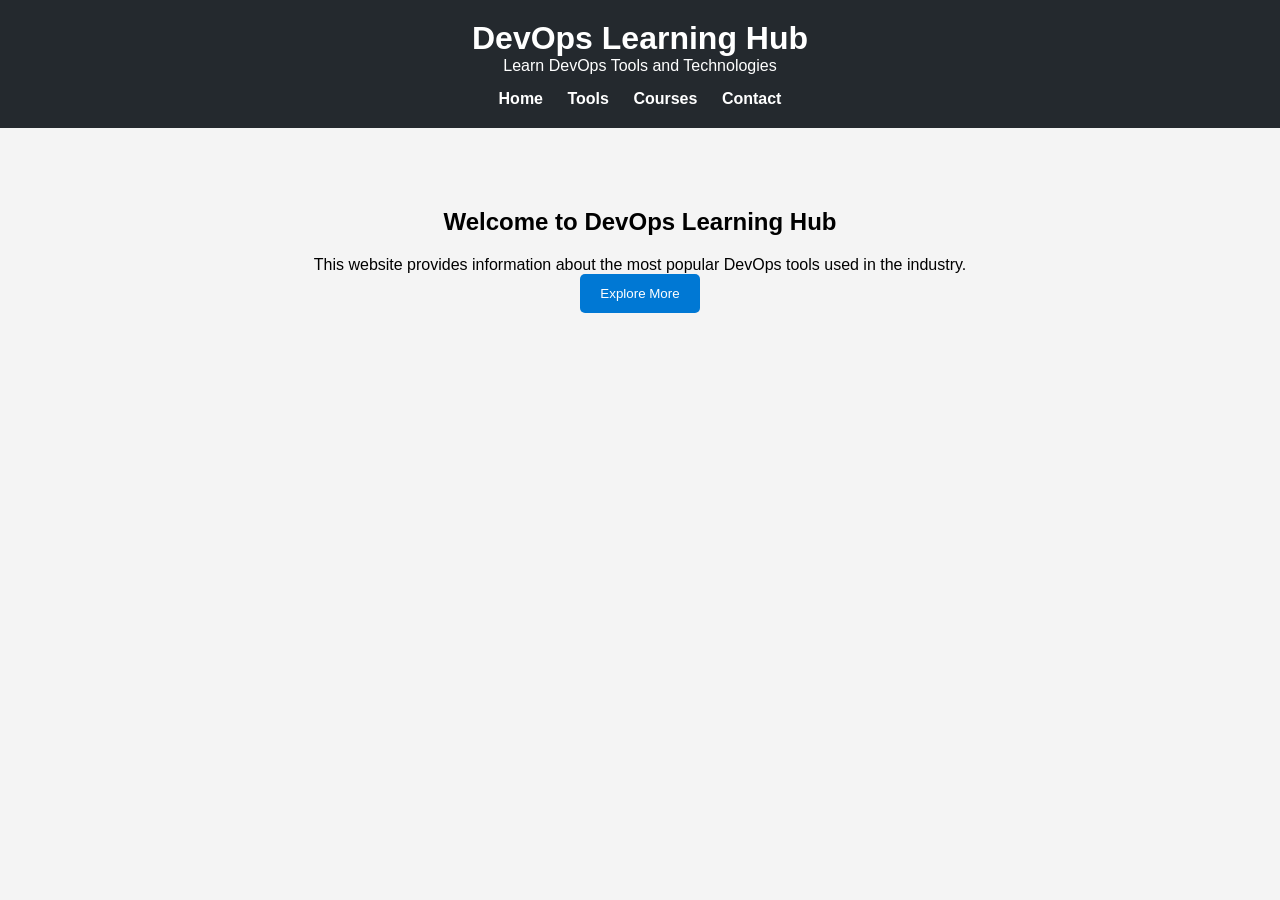
==== index.html @ 00c9b46f "Intial commit" ====
<!DOCTYPE html>
<html lang="en">
<head>
    <meta charset="UTF-8">
    <meta name="viewport" content="width=device-width, initial-scale=1.0">
    <title>DevOps Learning Hub</title>
    <link rel="stylesheet" href="css/style.css">
</head>
<body>

    <header>
        <h1>DevOps Learning Hub</h1>
        <p>Learn DevOps Tools and Technologies</p>

        <nav>
            <a href="index.html">Home</a>
            <a href="tools.html">Tools</a>
            <a href="courses.html">Courses</a>
            <a href="contact.html">Contact</a>
        </nav>
    </header>

    <section class="hero">
        <h2>Welcome to DevOps Learning Hub</h2>
        <p>
            This website provides information about the most popular
            DevOps tools used in the industry.
        </p>

        <button onclick="showMessage()">
            Explore More
        </button>
    </section>

    <script src="js/script.js"></script>

</body>
</html>
---- css/style.css ----
* {
    margin: 0;
    padding: 0;
    box-sizing: border-box;
}

body {
    font-family: Arial, sans-serif;
    background-color: #f4f4f4;
}

header {
    background-color: #24292e;
    color: white;
    text-align: center;
    padding: 20px;
}

nav {
    margin-top: 15px;
}

nav a {
    text-decoration: none;
    color: white;
    margin: 10px;
    font-weight: bold;
}

.hero {
    text-align: center;
    padding: 80px 20px;
}

.hero h2 {
    margin-bottom: 20px;
}

button {
    background-color: #0078d4;
    color: white;
    border: none;
    padding: 12px 20px;
    cursor: pointer;
    border-radius: 5px;
}

button:hover {
    background-color: #0056b3;
}
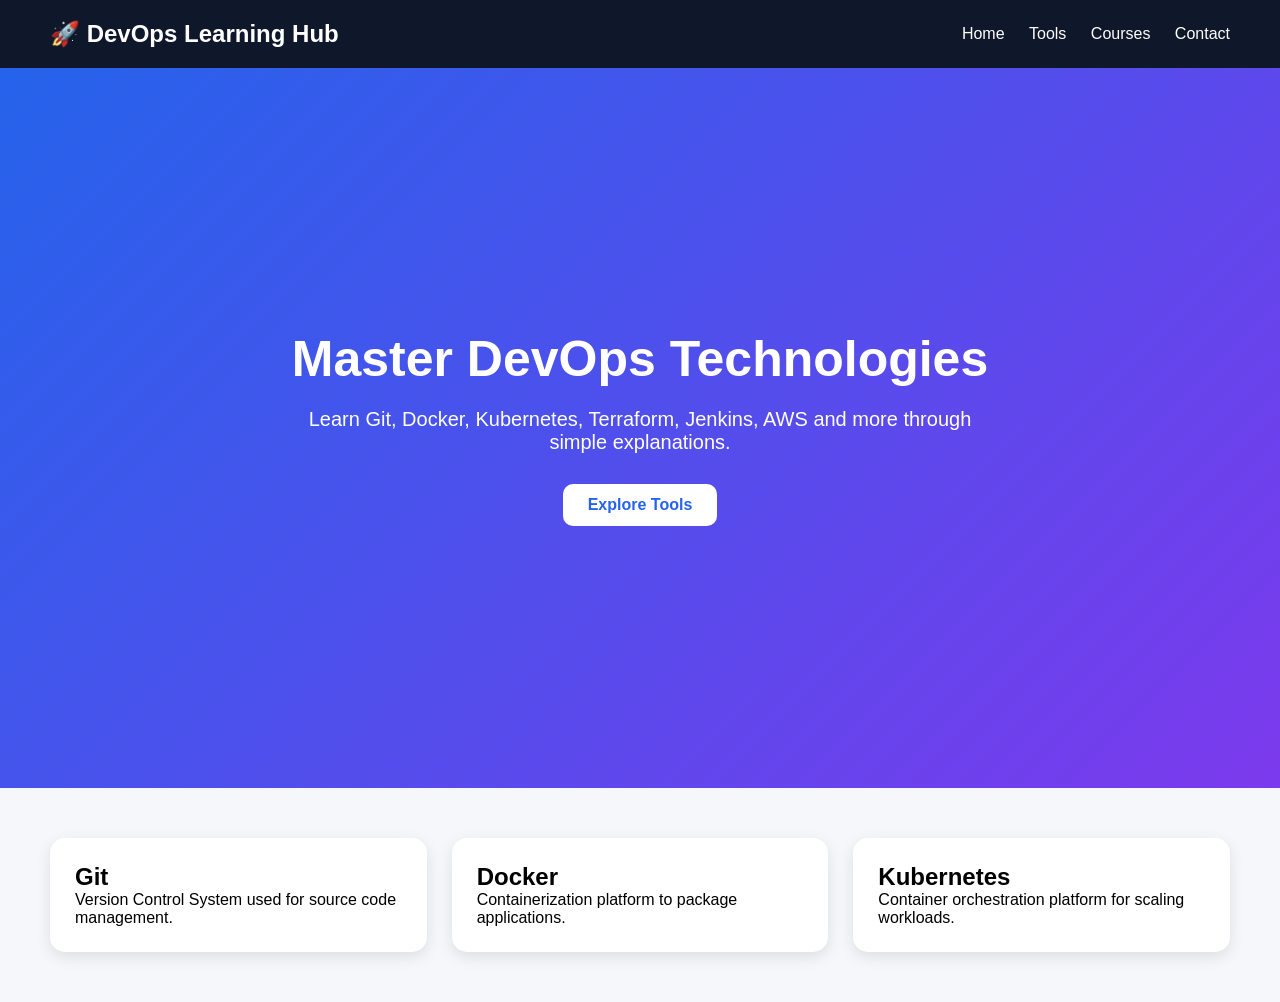
==== commit defac00a: "Added responsive modern ui" ====
--- a/index.html
+++ b/index.html
@@ -1,38 +1,53 @@
 <!DOCTYPE html>
 <html lang="en">
 <head>
-    <meta charset="UTF-8">
-    <meta name="viewport" content="width=device-width, initial-scale=1.0">
-    <title>DevOps Learning Hub</title>
-    <link rel="stylesheet" href="css/style.css">
+<meta charset="UTF-8">
+<meta name="viewport" content="width=device-width, initial-scale=1.0">
+<title>DevOps Learning Hub</title>
+<link rel="stylesheet" href="css/style.css">
 </head>
 <body>
 
-    <header>
-        <h1>DevOps Learning Hub</h1>
-        <p>Learn DevOps Tools and Technologies</p>
+<header>
+    <div class="logo">🚀 DevOps Learning Hub</div>
 
-        <nav>
-            <a href="index.html">Home</a>
-            <a href="tools.html">Tools</a>
-            <a href="courses.html">Courses</a>
-            <a href="contact.html">Contact</a>
-        </nav>
-    </header>
+    <nav>
+        <a href="index.html">Home</a>
+        <a href="tools.html">Tools</a>
+        <a href="courses.html">Courses</a>
+        <a href="contact.html">Contact</a>
+    </nav>
+</header>
 
-    <section class="hero">
-        <h2>Welcome to DevOps Learning Hub</h2>
-        <p>
-            This website provides information about the most popular
-            DevOps tools used in the industry.
-        </p>
+<section class="hero">
+    <h1>Master DevOps Technologies</h1>
 
-        <button onclick="showMessage()">
-            Explore More
-        </button>
-    </section>
+    <p>
+        Learn Git, Docker, Kubernetes, Terraform,
+        Jenkins, AWS and more through simple explanations.
+    </p>
 
-    <script src="js/script.js"></script>
+    <a href="tools.html" class="btn">Explore Tools</a>
+</section>
+
+<section class="features">
+
+    <div class="card">
+        <h2>Git</h2>
+        <p>Version Control System used for source code management.</p>
+    </div>
+
+    <div class="card">
+        <h2>Docker</h2>
+        <p>Containerization platform to package applications.</p>
+    </div>
+
+    <div class="card">
+        <h2>Kubernetes</h2>
+        <p>Container orchestration platform for scaling workloads.</p>
+    </div>
+
+</section>
 
 </body>
 </html>
--- a/css/style.css
+++ b/css/style.css
@@ -1,50 +1,154 @@
-* {
-    margin: 0;
-    padding: 0;
-    box-sizing: border-box;
+*{
+margin:0;
+padding:0;
+box-sizing:border-box;
+font-family:'Segoe UI',sans-serif;
 }
 
-body {
-    font-family: Arial, sans-serif;
-    background-color: #f4f4f4;
+body{
+background:#f5f7fa;
 }
 
-header {
-    background-color: #24292e;
-    color: white;
-    text-align: center;
-    padding: 20px;
+header{
+background:#0f172a;
+color:white;
+display:flex;
+justify-content:space-between;
+align-items:center;
+padding:20px 50px;
 }
 
-nav {
-    margin-top: 15px;
+.logo{
+font-size:24px;
+font-weight:bold;
 }
 
-nav a {
-    text-decoration: none;
-    color: white;
-    margin: 10px;
-    font-weight: bold;
+nav a{
+color:white;
+text-decoration:none;
+margin-left:20px;
+font-weight:500;
 }
 
-.hero {
-    text-align: center;
-    padding: 80px 20px;
+nav a:hover{
+color:#38bdf8;
 }
 
-.hero h2 {
-    margin-bottom: 20px;
+.hero{
+height:80vh;
+display:flex;
+flex-direction:column;
+justify-content:center;
+align-items:center;
+text-align:center;
+padding:20px;
+background:linear-gradient(
+135deg,
+#2563eb,
+#7c3aed
+);
+color:white;
 }
 
-button {
-    background-color: #0078d4;
-    color: white;
-    border: none;
-    padding: 12px 20px;
-    cursor: pointer;
-    border-radius: 5px;
+.hero h1{
+font-size:50px;
+margin-bottom:20px;
 }
 
-button:hover {
-    background-color: #0056b3;
+.hero p{
+max-width:700px;
+font-size:20px;
+margin-bottom:30px;
+}
+
+.btn{
+background:white;
+color:#2563eb;
+padding:12px 25px;
+border-radius:10px;
+text-decoration:none;
+font-weight:bold;
+}
+
+.features,
+.tool-container{
+display:grid;
+grid-template-columns:repeat(auto-fit,minmax(280px,1fr));
+gap:25px;
+padding:50px;
+}
+
+.card{
+background:white;
+padding:25px;
+border-radius:15px;
+box-shadow:0 5px 15px rgba(0,0,0,0.1);
+transition:.3s;
+}
+
+.card:hover{
+transform:translateY(-10px);
+}
+
+.page-title{
+text-align:center;
+margin:40px 0;
+font-size:40px;
+}
+
+.contact-section{
+display:flex;
+justify-content:center;
+padding:50px;
+}
+
+.contact-form{
+background:white;
+padding:30px;
+width:500px;
+border-radius:15px;
+box-shadow:0 5px 15px rgba(0,0,0,0.1);
+}
+
+.contact-form input,
+.contact-form textarea{
+width:100%;
+padding:12px;
+margin-top:15px;
+border:1px solid #ccc;
+border-radius:8px;
+}
+
+.contact-form button{
+width:100%;
+margin-top:20px;
+padding:12px;
+background:#2563eb;
+color:white;
+border:none;
+border-radius:8px;
+cursor:pointer;
+}
+
+@media(max-width:768px){
+
+header{
+flex-direction:column;
+}
+
+nav{
+margin-top:15px;
+}
+
+.hero h1{
+font-size:35px;
+}
+
+.page-title{
+font-size:30px;
+}
+
+.contact-form{
+width:100%;
+}
 }
